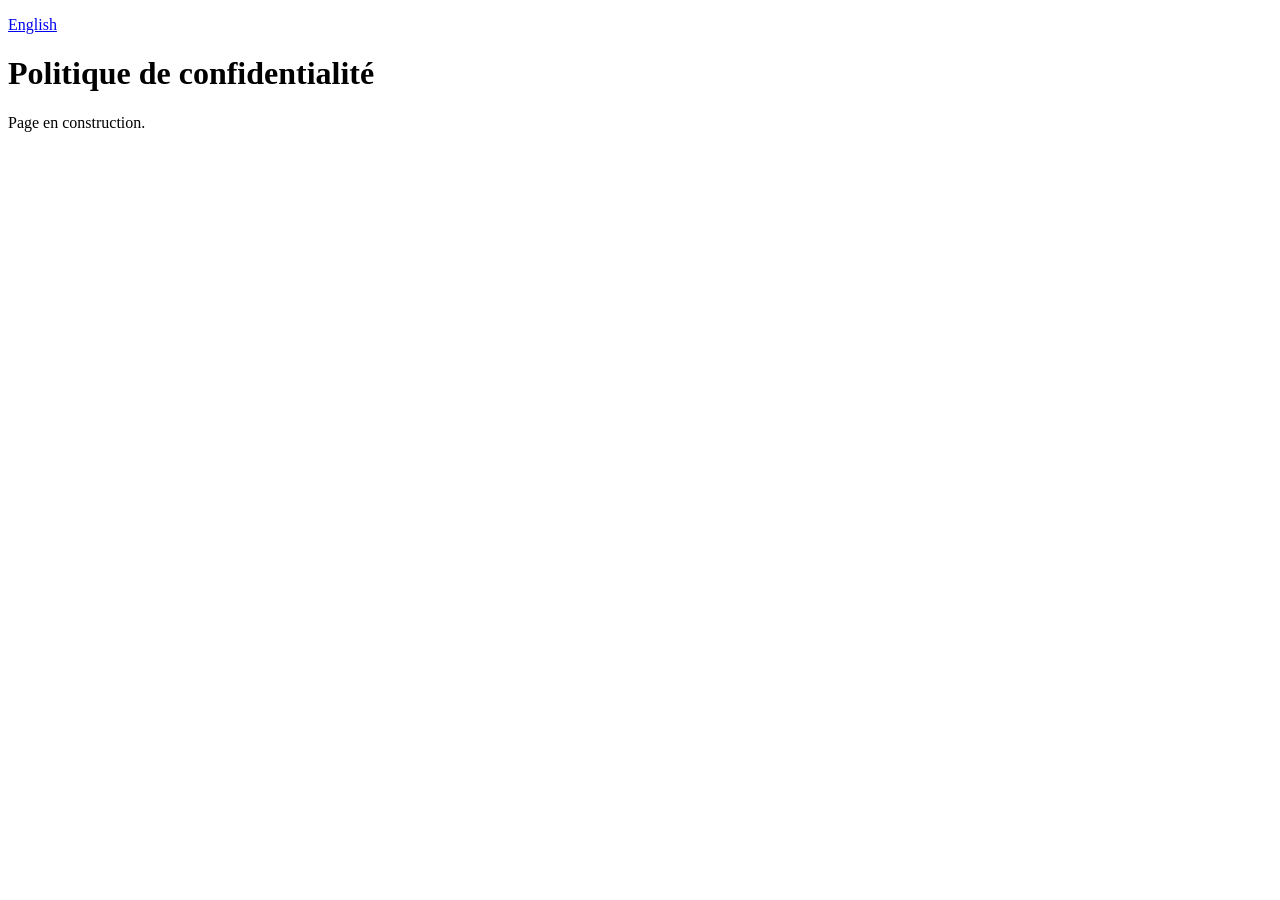
==== privacy-fr.html @ 419db0b5 "Create privacy-fr.html" ====
<!DOCTYPE html>
<html lang="fr">
<head><meta charset="utf-8"><title>Confidentialité</title></head>
<body>
  <p><a href="privacy-en.html">English</a></p>
  <h1>Politique de confidentialité</h1>
  <p>Page en construction.</p>
</body>
</html>
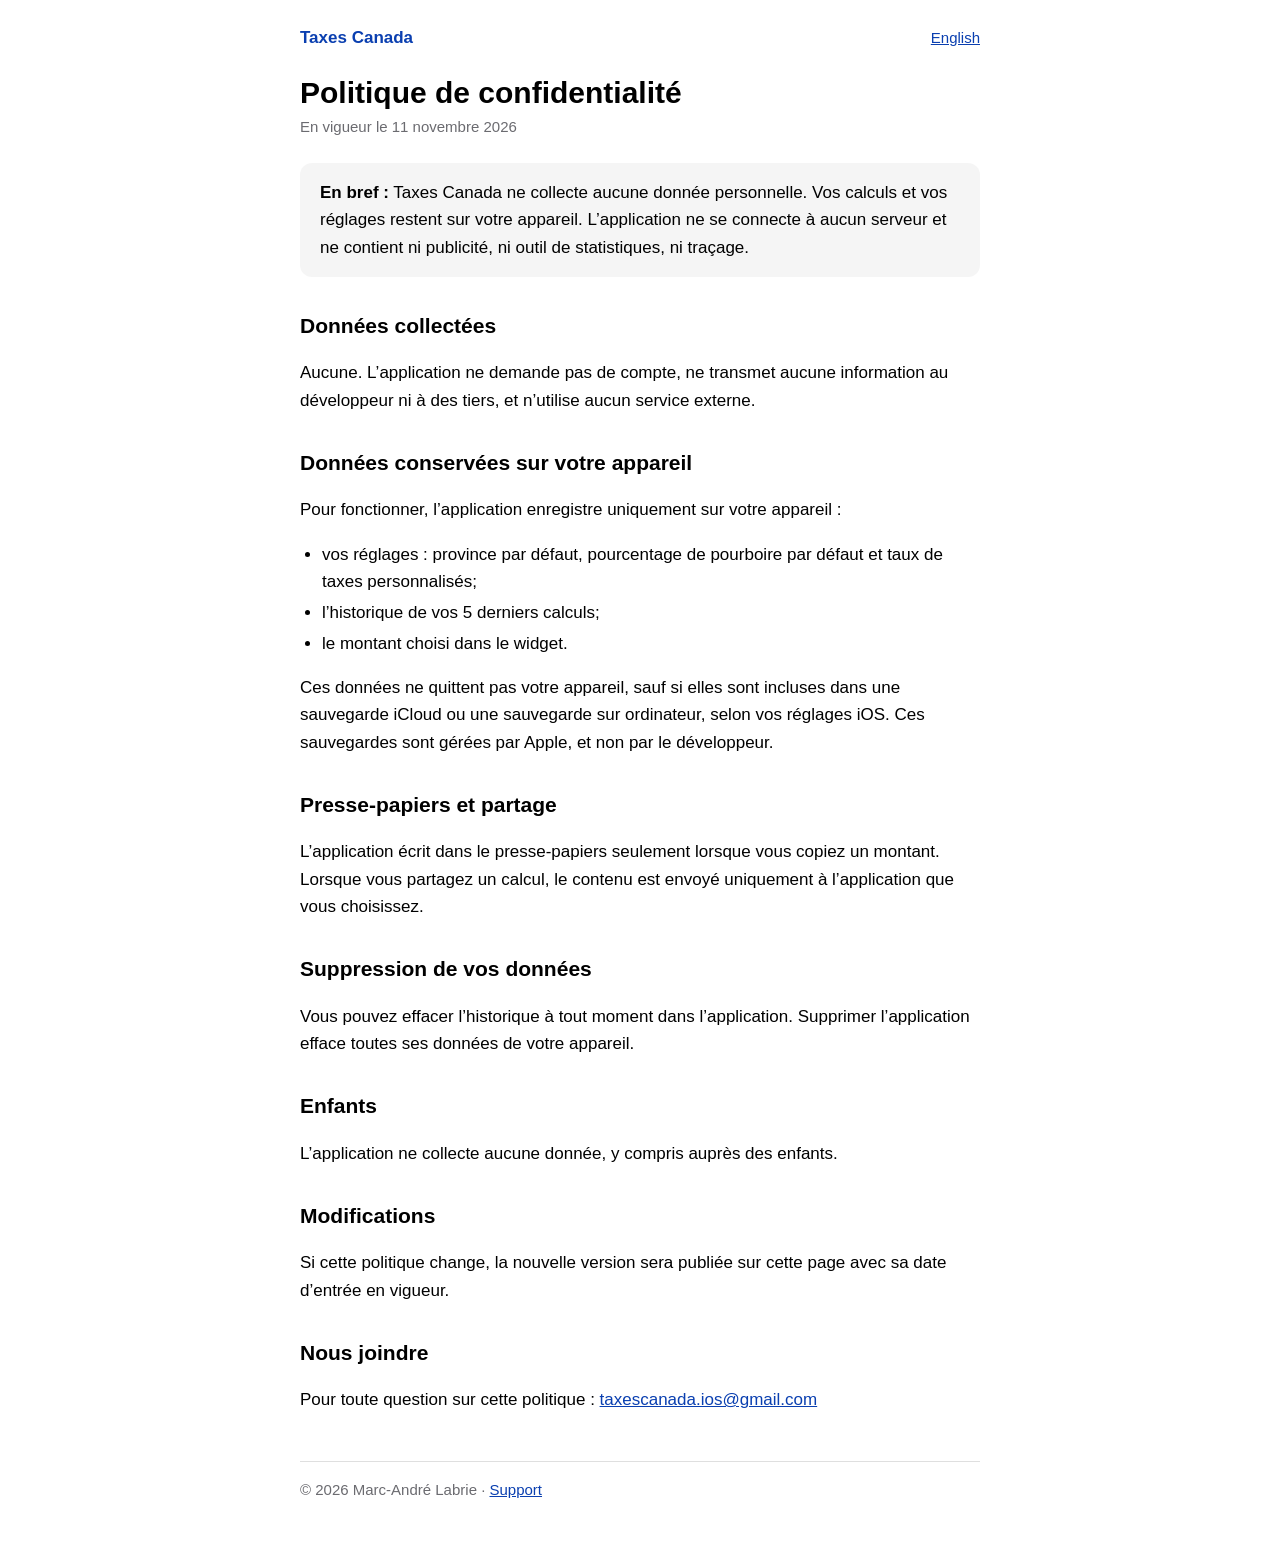
==== commit 50d063bf: "Add privacy policy and support pages (FR/EN) Bilingual privacy policy and support/FAQ pages for the " ====
--- a/privacy-fr.html
+++ b/privacy-fr.html
@@ -1,9 +1,63 @@
 <!DOCTYPE html>
 <html lang="fr">
-<head><meta charset="utf-8"><title>Confidentialité</title></head>
+<head>
+  <meta charset="utf-8">
+  <meta name="viewport" content="width=device-width, initial-scale=1">
+  <title>Politique de confidentialité — Taxes Canada</title>
+  <link rel="stylesheet" href="style.css">
+</head>
 <body>
-  <p><a href="privacy-en.html">English</a></p>
+<main>
+  <header>
+    <a class="brand" href="index.html">Taxes Canada</a>
+    <a class="lang" href="privacy-en.html" hreflang="en" lang="en">English</a>
+  </header>
+
   <h1>Politique de confidentialité</h1>
-  <p>Page en construction.</p>
+  <p class="updated">En vigueur le 11 novembre 2026</p>
+
+  <div class="summary">
+    <strong>En bref :</strong> Taxes Canada ne collecte aucune donnée personnelle.
+    Vos calculs et vos réglages restent sur votre appareil. L’application ne se connecte
+    à aucun serveur et ne contient ni publicité, ni outil de statistiques, ni traçage.
+  </div>
+
+  <h2>Données collectées</h2>
+  <p>Aucune. L’application ne demande pas de compte, ne transmet aucune information
+  au développeur ni à des tiers, et n’utilise aucun service externe.</p>
+
+  <h2>Données conservées sur votre appareil</h2>
+  <p>Pour fonctionner, l’application enregistre uniquement sur votre appareil :</p>
+  <ul>
+    <li>vos réglages : province par défaut, pourcentage de pourboire par défaut et taux de taxes personnalisés;</li>
+    <li>l’historique de vos 5 derniers calculs;</li>
+    <li>le montant choisi dans le widget.</li>
+  </ul>
+  <p>Ces données ne quittent pas votre appareil, sauf si elles sont incluses dans une
+  sauvegarde iCloud ou une sauvegarde sur ordinateur, selon vos réglages iOS.
+  Ces sauvegardes sont gérées par Apple, et non par le développeur.</p>
+
+  <h2>Presse-papiers et partage</h2>
+  <p>L’application écrit dans le presse-papiers seulement lorsque vous copiez un montant.
+  Lorsque vous partagez un calcul, le contenu est envoyé uniquement à l’application que vous choisissez.</p>
+
+  <h2>Suppression de vos données</h2>
+  <p>Vous pouvez effacer l’historique à tout moment dans l’application. Supprimer
+  l’application efface toutes ses données de votre appareil.</p>
+
+  <h2>Enfants</h2>
+  <p>L’application ne collecte aucune donnée, y compris auprès des enfants.</p>
+
+  <h2>Modifications</h2>
+  <p>Si cette politique change, la nouvelle version sera publiée sur cette page avec sa date d’entrée en vigueur.</p>
+
+  <h2>Nous joindre</h2>
+  <p>Pour toute question sur cette politique :
+  <a href="mailto:taxescanada.ios@gmail.com">taxescanada.ios@gmail.com</a></p>
+
+  <footer>
+    © 2026 Marc-André Labrie · <a href="support-fr.html">Support</a>
+  </footer>
+</main>
 </body>
 </html>
--- a/style.css
+++ b/style.css
@@ -0,0 +1,61 @@
+:root {
+  color-scheme: light dark;
+  --accent: #0a3fb0;
+  --muted: #6b6b70;
+  --card: rgba(127, 127, 127, 0.08);
+}
+
+@media (prefers-color-scheme: dark) {
+  :root { --accent: #6b9bff; --muted: #a1a1a6; }
+}
+
+* { box-sizing: border-box; }
+
+body {
+  margin: 0;
+  font-family: -apple-system, BlinkMacSystemFont, "Segoe UI", Roboto, Helvetica, Arial, sans-serif;
+  line-height: 1.6;
+  font-size: 17px;
+}
+
+main {
+  max-width: 720px;
+  margin: 0 auto;
+  padding: 24px 20px 48px;
+}
+
+header {
+  display: flex;
+  align-items: center;
+  justify-content: space-between;
+  gap: 12px;
+  margin-bottom: 8px;
+}
+
+.brand { font-weight: 600; color: var(--accent); text-decoration: none; }
+.lang { font-size: 15px; }
+
+h1 { font-size: 30px; line-height: 1.2; margin: 24px 0 4px; }
+h2 { font-size: 21px; margin: 32px 0 8px; }
+
+.updated { color: var(--muted); font-size: 15px; margin-top: 0; }
+
+.summary {
+  background: var(--card);
+  border-radius: 12px;
+  padding: 16px 20px;
+  margin: 24px 0;
+}
+
+a { color: var(--accent); }
+
+ul { padding-left: 22px; }
+li { margin: 4px 0; }
+
+footer {
+  margin-top: 48px;
+  padding-top: 16px;
+  border-top: 1px solid rgba(127, 127, 127, 0.25);
+  color: var(--muted);
+  font-size: 15px;
+}
